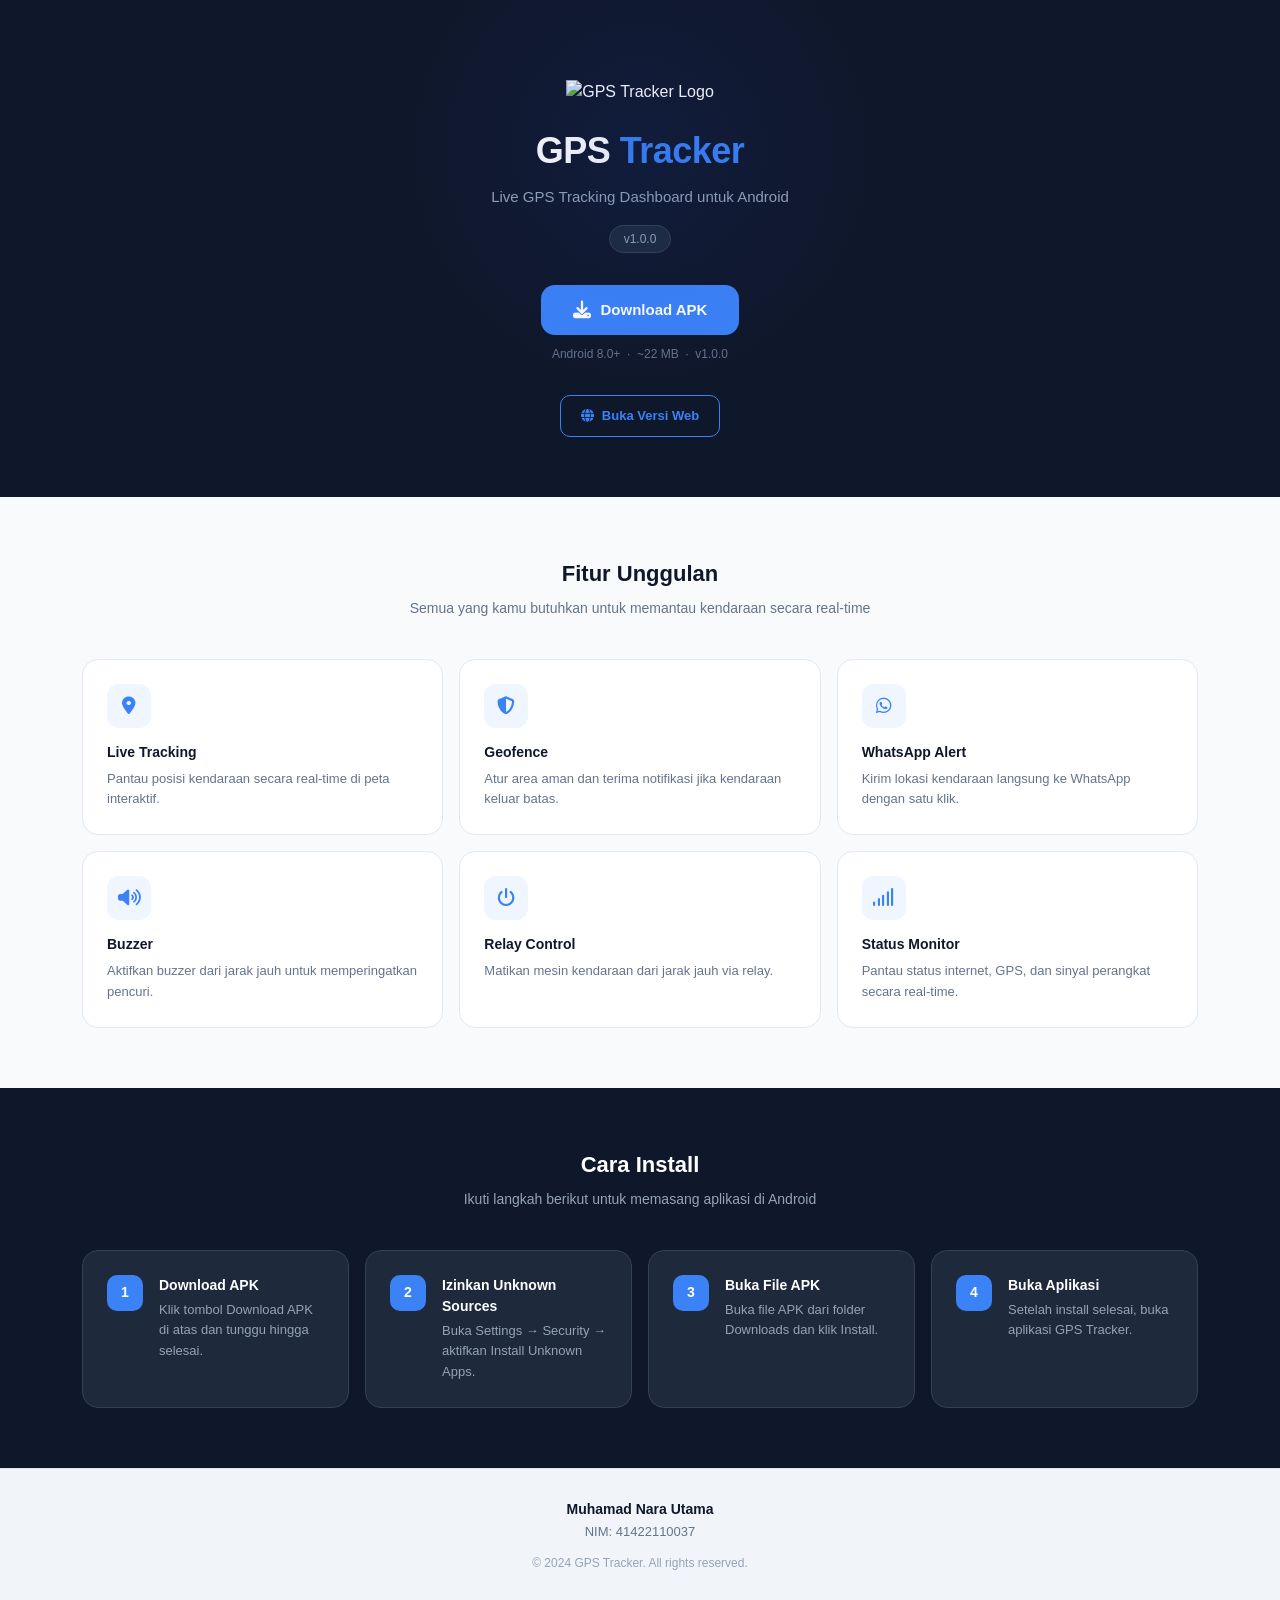
==== download/index.html @ a0fa2505 "Add download page for GPS Tracker application" ====
<!DOCTYPE html>
<html lang="id">
<head>
  <meta charset="UTF-8" />
  <meta name="viewport" content="width=device-width, initial-scale=1.0" />
  <title>GPS Tracker — Download</title>
  <link href="https://cdn.jsdelivr.net/npm/bootstrap@5.3.3/dist/css/bootstrap.min.css" rel="stylesheet" />
  <link rel="stylesheet" href="https://cdnjs.cloudflare.com/ajax/libs/font-awesome/6.5.2/css/all.min.css" />
  <link rel="icon" href="../assets/logo.png" type="image/png" />
  <style>
    * { margin: 0; padding: 0; box-sizing: border-box; }

    body {
      font-family: 'Inter', sans-serif;
      background: #f8fafc;
      color: #0f172a;
    }

    /* HERO */
    .hero {
      background: #0f172a;
      color: white;
      padding: 80px 20px 60px;
      text-align: center;
      position: relative;
      overflow: hidden;
    }

    .hero::before {
      content: '';
      position: absolute;
      width: 500px;
      height: 500px;
      background: radial-gradient(circle, #1e40af22 0%, transparent 70%);
      top: -100px;
      left: 50%;
      transform: translateX(-50%);
      pointer-events: none;
    }

    .hero-logo {
      width: 80px;
      height: 80px;
      object-fit: contain;
      margin-bottom: 20px;
    }

    .hero-title {
      font-size: 36px;
      font-weight: 800;
      letter-spacing: -0.5px;
    }

    .hero-title span {
      color: #3b82f6;
    }

    .hero-sub {
      font-size: 15px;
      color: #94a3b8;
      margin-top: 8px;
    }

    .badge-version {
      display: inline-block;
      margin-top: 16px;
      background: #1e293b;
      border: 1px solid #334155;
      color: #94a3b8;
      font-size: 12px;
      padding: 4px 14px;
      border-radius: 999px;
    }

    .btn-download {
      display: inline-flex;
      align-items: center;
      gap: 10px;
      background: #3b82f6;
      color: white;
      font-size: 15px;
      font-weight: 700;
      padding: 14px 32px;
      border-radius: 14px;
      text-decoration: none;
      margin-top: 32px;
      transition: 0.2s;
      border: none;
    }

    .btn-download:hover {
      background: #2563eb;
      color: white;
      transform: translateY(-2px);
    }

    .btn-download i {
      font-size: 18px;
    }

    .file-info {
      font-size: 12px;
      color: #64748b;
      margin-top: 10px;
    }

    /* FEATURES */
    .section {
      padding: 60px 20px;
    }

    .section-title {
      font-size: 22px;
      font-weight: 800;
      text-align: center;
      margin-bottom: 8px;
    }

    .section-sub {
      font-size: 14px;
      color: #64748b;
      text-align: center;
      margin-bottom: 40px;
    }

    .feature-card {
      background: white;
      border: 1px solid #e2e8f0;
      border-radius: 16px;
      padding: 24px;
      height: 100%;
      transition: 0.2s;
    }

    .feature-card:hover {
      border-color: #3b82f6;
      transform: translateY(-2px);
    }

    .feature-icon {
      width: 44px;
      height: 44px;
      background: #eff6ff;
      border-radius: 12px;
      display: flex;
      align-items: center;
      justify-content: center;
      margin-bottom: 14px;
    }

    .feature-icon i {
      font-size: 18px;
      color: #3b82f6;
    }

    .feature-title {
      font-size: 14px;
      font-weight: 700;
      margin-bottom: 6px;
    }

    .feature-desc {
      font-size: 13px;
      color: #64748b;
      line-height: 1.6;
    }

    /* INSTALL GUIDE */
    .install-section {
      background: #0f172a;
      color: white;
      padding: 60px 20px;
    }

    .install-section .section-title {
      color: white;
    }

    .install-section .section-sub {
      color: #94a3b8;
    }

    .step-card {
      background: #1e293b;
      border: 1px solid #334155;
      border-radius: 16px;
      padding: 24px;
      height: 100%;
      display: flex;
      gap: 16px;
      align-items: flex-start;
    }

    .step-num {
      width: 36px;
      height: 36px;
      min-width: 36px;
      background: #3b82f6;
      border-radius: 10px;
      display: flex;
      align-items: center;
      justify-content: center;
      font-size: 14px;
      font-weight: 800;
      color: white;
    }

    .step-title {
      font-size: 14px;
      font-weight: 700;
      margin-bottom: 4px;
      color: white;
    }

    .step-desc {
      font-size: 13px;
      color: #94a3b8;
      line-height: 1.6;
    }

    /* FOOTER */
    footer {
      background: #f1f5f9;
      border-top: 1px solid #e2e8f0;
      padding: 30px 20px;
      text-align: center;
    }

    .footer-name {
      font-size: 14px;
      font-weight: 700;
      color: #0f172a;
    }

    .footer-nim {
      font-size: 13px;
      color: #64748b;
      margin-top: 2px;
    }

    .footer-copy {
      font-size: 12px;
      color: #94a3b8;
      margin-top: 12px;
    }

    .btn-open-web {
      display: inline-flex;
      align-items: center;
      gap: 8px;
      background: transparent;
      color: #3b82f6;
      font-size: 13px;
      font-weight: 600;
      padding: 10px 20px;
      border-radius: 10px;
      text-decoration: none;
      border: 1px solid #3b82f6;
      margin-top: 16px;
      transition: 0.2s;
    }

    .btn-open-web:hover {
      background: #3b82f6;
      color: white;
    }
  </style>
</head>
<body>

  <!-- HERO -->
  <div class="hero">
    <img src="../assets/logo.png" alt="GPS Tracker Logo" class="hero-logo" />
    <div class="hero-title">GPS <span>Tracker</span></div>
    <div class="hero-sub">Live GPS Tracking Dashboard untuk Android</div>
    <div class="badge-version">v1.0.0</div>
    <br />
    <a href="../assets/gps-tracker.apk" class="btn-download" download>
      <i class="fa-solid fa-download"></i>
      Download APK
    </a>
    <div class="file-info">Android 8.0+ &nbsp;·&nbsp; ~22 MB &nbsp;·&nbsp; v1.0.0</div>
    <div style="margin-top: 16px;">
      <a href="https://gpstrack88.nexalab.my.id" class="btn-open-web" target="_blank">
        <i class="fa-solid fa-globe"></i>
        Buka Versi Web
      </a>
    </div>
  </div>

  <!-- FITUR -->
  <div class="section">
    <div class="container">
      <div class="section-title">Fitur Unggulan</div>
      <div class="section-sub">Semua yang kamu butuhkan untuk memantau kendaraan secara real-time</div>
      <div class="row g-3">
        <div class="col-6 col-md-4">
          <div class="feature-card">
            <div class="feature-icon"><i class="fa-solid fa-location-dot"></i></div>
            <div class="feature-title">Live Tracking</div>
            <div class="feature-desc">Pantau posisi kendaraan secara real-time di peta interaktif.</div>
          </div>
        </div>
        <div class="col-6 col-md-4">
          <div class="feature-card">
            <div class="feature-icon"><i class="fa-solid fa-shield-halved"></i></div>
            <div class="feature-title">Geofence</div>
            <div class="feature-desc">Atur area aman dan terima notifikasi jika kendaraan keluar batas.</div>
          </div>
        </div>
        <div class="col-6 col-md-4">
          <div class="feature-card">
            <div class="feature-icon"><i class="fa-brands fa-whatsapp"></i></div>
            <div class="feature-title">WhatsApp Alert</div>
            <div class="feature-desc">Kirim lokasi kendaraan langsung ke WhatsApp dengan satu klik.</div>
          </div>
        </div>
        <div class="col-6 col-md-4">
          <div class="feature-card">
            <div class="feature-icon"><i class="fa-solid fa-volume-high"></i></div>
            <div class="feature-title">Buzzer</div>
            <div class="feature-desc">Aktifkan buzzer dari jarak jauh untuk memperingatkan pencuri.</div>
          </div>
        </div>
        <div class="col-6 col-md-4">
          <div class="feature-card">
            <div class="feature-icon"><i class="fa-solid fa-power-off"></i></div>
            <div class="feature-title">Relay Control</div>
            <div class="feature-desc">Matikan mesin kendaraan dari jarak jauh via relay.</div>
          </div>
        </div>
        <div class="col-6 col-md-4">
          <div class="feature-card">
            <div class="feature-icon"><i class="fa-solid fa-signal"></i></div>
            <div class="feature-title">Status Monitor</div>
            <div class="feature-desc">Pantau status internet, GPS, dan sinyal perangkat secara real-time.</div>
          </div>
        </div>
      </div>
    </div>
  </div>

  <!-- CARA INSTALL -->
  <div class="install-section">
    <div class="container">
      <div class="section-title">Cara Install</div>
      <div class="section-sub">Ikuti langkah berikut untuk memasang aplikasi di Android</div>
      <div class="row g-3">
        <div class="col-12 col-md-6 col-lg-3">
          <div class="step-card">
            <div class="step-num">1</div>
            <div>
              <div class="step-title">Download APK</div>
              <div class="step-desc">Klik tombol Download APK di atas dan tunggu hingga selesai.</div>
            </div>
          </div>
        </div>
        <div class="col-12 col-md-6 col-lg-3">
          <div class="step-card">
            <div class="step-num">2</div>
            <div>
              <div class="step-title">Izinkan Unknown Sources</div>
              <div class="step-desc">Buka Settings → Security → aktifkan Install Unknown Apps.</div>
            </div>
          </div>
        </div>
        <div class="col-12 col-md-6 col-lg-3">
          <div class="step-card">
            <div class="step-num">3</div>
            <div>
              <div class="step-title">Buka File APK</div>
              <div class="step-desc">Buka file APK dari folder Downloads dan klik Install.</div>
            </div>
          </div>
        </div>
        <div class="col-12 col-md-6 col-lg-3">
          <div class="step-card">
            <div class="step-num">4</div>
            <div>
              <div class="step-title">Buka Aplikasi</div>
              <div class="step-desc">Setelah install selesai, buka aplikasi GPS Tracker.</div>
            </div>
          </div>
        </div>
      </div>
    </div>
  </div>

  <!-- FOOTER -->
  <footer>
    <div class="footer-name">Muhamad Nara Utama</div>
    <div class="footer-nim">NIM: 41422110037</div>
    <div class="footer-copy">© 2024 GPS Tracker. All rights reserved.</div>
  </footer>

</body>
</html>
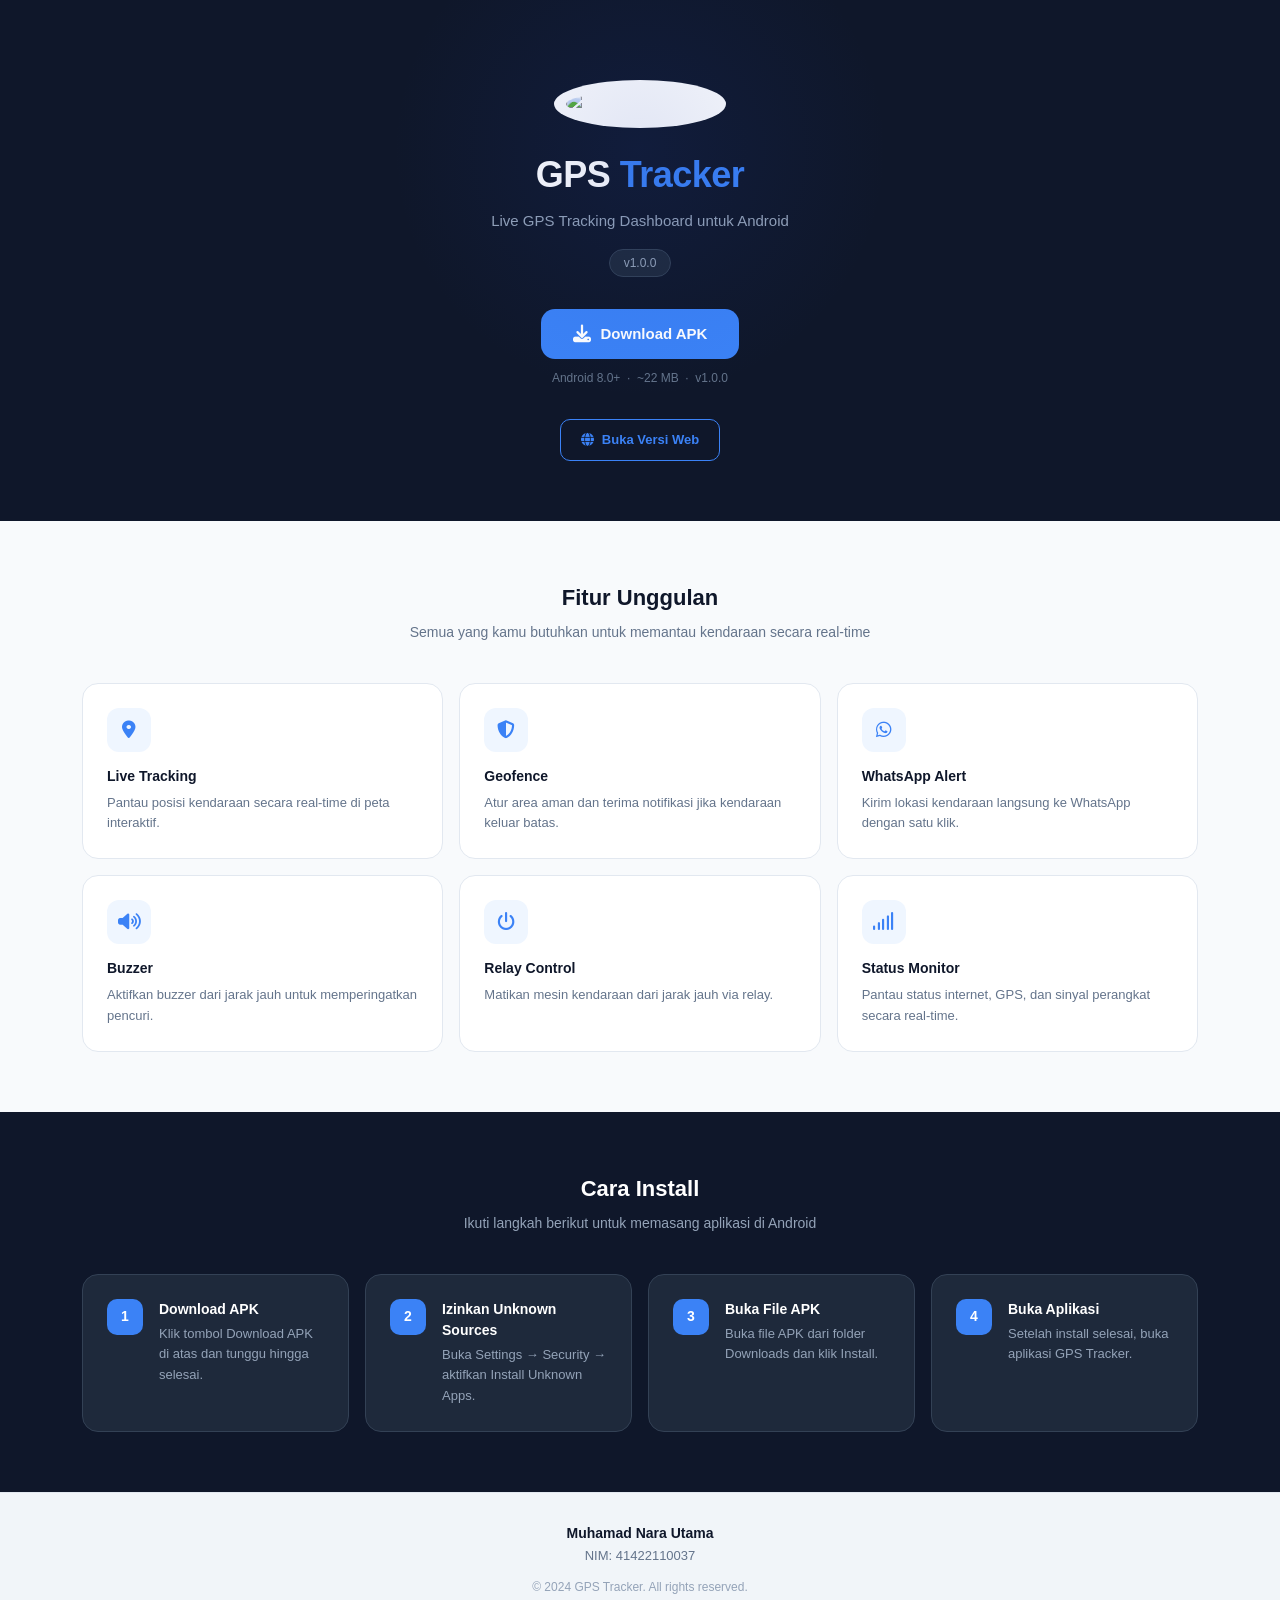
==== commit 79f9af3b: "Refactor HTML structure and styles in index.html" ====
--- a/download/index.html
+++ b/download/index.html
@@ -1,397 +1,409 @@
 <!DOCTYPE html>
 <html lang="id">
+
 <head>
-  <meta charset="UTF-8" />
-  <meta name="viewport" content="width=device-width, initial-scale=1.0" />
-  <title>GPS Tracker — Download</title>
-  <link href="https://cdn.jsdelivr.net/npm/bootstrap@5.3.3/dist/css/bootstrap.min.css" rel="stylesheet" />
-  <link rel="stylesheet" href="https://cdnjs.cloudflare.com/ajax/libs/font-awesome/6.5.2/css/all.min.css" />
-  <link rel="icon" href="../assets/logo.png" type="image/png" />
-  <style>
-    * { margin: 0; padding: 0; box-sizing: border-box; }
-
-    body {
-      font-family: 'Inter', sans-serif;
-      background: #f8fafc;
-      color: #0f172a;
-    }
-
-    /* HERO */
-    .hero {
-      background: #0f172a;
-      color: white;
-      padding: 80px 20px 60px;
-      text-align: center;
-      position: relative;
-      overflow: hidden;
-    }
-
-    .hero::before {
-      content: '';
-      position: absolute;
-      width: 500px;
-      height: 500px;
-      background: radial-gradient(circle, #1e40af22 0%, transparent 70%);
-      top: -100px;
-      left: 50%;
-      transform: translateX(-50%);
-      pointer-events: none;
-    }
-
-    .hero-logo {
-      width: 80px;
-      height: 80px;
-      object-fit: contain;
-      margin-bottom: 20px;
-    }
-
-    .hero-title {
-      font-size: 36px;
-      font-weight: 800;
-      letter-spacing: -0.5px;
-    }
-
-    .hero-title span {
-      color: #3b82f6;
-    }
-
-    .hero-sub {
-      font-size: 15px;
-      color: #94a3b8;
-      margin-top: 8px;
-    }
-
-    .badge-version {
-      display: inline-block;
-      margin-top: 16px;
-      background: #1e293b;
-      border: 1px solid #334155;
-      color: #94a3b8;
-      font-size: 12px;
-      padding: 4px 14px;
-      border-radius: 999px;
-    }
-
-    .btn-download {
-      display: inline-flex;
-      align-items: center;
-      gap: 10px;
-      background: #3b82f6;
-      color: white;
-      font-size: 15px;
-      font-weight: 700;
-      padding: 14px 32px;
-      border-radius: 14px;
-      text-decoration: none;
-      margin-top: 32px;
-      transition: 0.2s;
-      border: none;
-    }
-
-    .btn-download:hover {
-      background: #2563eb;
-      color: white;
-      transform: translateY(-2px);
-    }
-
-    .btn-download i {
-      font-size: 18px;
-    }
-
-    .file-info {
-      font-size: 12px;
-      color: #64748b;
-      margin-top: 10px;
-    }
-
-    /* FEATURES */
-    .section {
-      padding: 60px 20px;
-    }
-
-    .section-title {
-      font-size: 22px;
-      font-weight: 800;
-      text-align: center;
-      margin-bottom: 8px;
-    }
-
-    .section-sub {
-      font-size: 14px;
-      color: #64748b;
-      text-align: center;
-      margin-bottom: 40px;
-    }
-
-    .feature-card {
-      background: white;
-      border: 1px solid #e2e8f0;
-      border-radius: 16px;
-      padding: 24px;
-      height: 100%;
-      transition: 0.2s;
-    }
-
-    .feature-card:hover {
-      border-color: #3b82f6;
-      transform: translateY(-2px);
-    }
-
-    .feature-icon {
-      width: 44px;
-      height: 44px;
-      background: #eff6ff;
-      border-radius: 12px;
-      display: flex;
-      align-items: center;
-      justify-content: center;
-      margin-bottom: 14px;
-    }
-
-    .feature-icon i {
-      font-size: 18px;
-      color: #3b82f6;
-    }
-
-    .feature-title {
-      font-size: 14px;
-      font-weight: 700;
-      margin-bottom: 6px;
-    }
-
-    .feature-desc {
-      font-size: 13px;
-      color: #64748b;
-      line-height: 1.6;
-    }
-
-    /* INSTALL GUIDE */
-    .install-section {
-      background: #0f172a;
-      color: white;
-      padding: 60px 20px;
-    }
-
-    .install-section .section-title {
-      color: white;
-    }
-
-    .install-section .section-sub {
-      color: #94a3b8;
-    }
-
-    .step-card {
-      background: #1e293b;
-      border: 1px solid #334155;
-      border-radius: 16px;
-      padding: 24px;
-      height: 100%;
-      display: flex;
-      gap: 16px;
-      align-items: flex-start;
-    }
-
-    .step-num {
-      width: 36px;
-      height: 36px;
-      min-width: 36px;
-      background: #3b82f6;
-      border-radius: 10px;
-      display: flex;
-      align-items: center;
-      justify-content: center;
-      font-size: 14px;
-      font-weight: 800;
-      color: white;
-    }
-
-    .step-title {
-      font-size: 14px;
-      font-weight: 700;
-      margin-bottom: 4px;
-      color: white;
-    }
-
-    .step-desc {
-      font-size: 13px;
-      color: #94a3b8;
-      line-height: 1.6;
-    }
-
-    /* FOOTER */
-    footer {
-      background: #f1f5f9;
-      border-top: 1px solid #e2e8f0;
-      padding: 30px 20px;
-      text-align: center;
-    }
-
-    .footer-name {
-      font-size: 14px;
-      font-weight: 700;
-      color: #0f172a;
-    }
-
-    .footer-nim {
-      font-size: 13px;
-      color: #64748b;
-      margin-top: 2px;
-    }
-
-    .footer-copy {
-      font-size: 12px;
-      color: #94a3b8;
-      margin-top: 12px;
-    }
-
-    .btn-open-web {
-      display: inline-flex;
-      align-items: center;
-      gap: 8px;
-      background: transparent;
-      color: #3b82f6;
-      font-size: 13px;
-      font-weight: 600;
-      padding: 10px 20px;
-      border-radius: 10px;
-      text-decoration: none;
-      border: 1px solid #3b82f6;
-      margin-top: 16px;
-      transition: 0.2s;
-    }
-
-    .btn-open-web:hover {
-      background: #3b82f6;
-      color: white;
-    }
-  </style>
+    <meta charset="UTF-8" />
+    <meta name="viewport" content="width=device-width, initial-scale=1.0" />
+    <title>GPS Tracker — Download</title>
+    <link href="https://cdn.jsdelivr.net/npm/bootstrap@5.3.3/dist/css/bootstrap.min.css" rel="stylesheet" />
+    <link rel="stylesheet" href="https://cdnjs.cloudflare.com/ajax/libs/font-awesome/6.5.2/css/all.min.css" />
+    <link rel="icon" href="../assets/logo.png" type="image/png" />
+    <style>
+        * {
+            margin: 0;
+            padding: 0;
+            box-sizing: border-box;
+        }
+
+        body {
+            font-family: 'Inter', sans-serif;
+            background: #f8fafc;
+            color: #0f172a;
+        }
+
+        /* HERO */
+        .hero {
+            background: #0f172a;
+            color: white;
+            padding: 80px 20px 60px;
+            text-align: center;
+            position: relative;
+            overflow: hidden;
+        }
+
+        .hero::before {
+            content: '';
+            position: absolute;
+            width: 500px;
+            height: 500px;
+            background: radial-gradient(circle, #1e40af22 0%, transparent 70%);
+            top: -100px;
+            left: 50%;
+            transform: translateX(-50%);
+            pointer-events: none;
+        }
+
+        .hero-logo {
+            width: 80px;
+            height: 80px;
+            object-fit: contain;
+            margin-bottom: 20px;
+            background: white;
+            border-radius: 50%;
+            padding: 12px;
+        }
+
+        .hero-title {
+            font-size: 36px;
+            font-weight: 800;
+            letter-spacing: -0.5px;
+        }
+
+        .hero-title span {
+            color: #3b82f6;
+        }
+
+        .hero-sub {
+            font-size: 15px;
+            color: #94a3b8;
+            margin-top: 8px;
+        }
+
+        .badge-version {
+            display: inline-block;
+            margin-top: 16px;
+            background: #1e293b;
+            border: 1px solid #334155;
+            color: #94a3b8;
+            font-size: 12px;
+            padding: 4px 14px;
+            border-radius: 999px;
+        }
+
+        .btn-download {
+            display: inline-flex;
+            align-items: center;
+            gap: 10px;
+            background: #3b82f6;
+            color: white;
+            font-size: 15px;
+            font-weight: 700;
+            padding: 14px 32px;
+            border-radius: 14px;
+            text-decoration: none;
+            margin-top: 32px;
+            transition: 0.2s;
+            border: none;
+        }
+
+        .btn-download:hover {
+            background: #2563eb;
+            color: white;
+            transform: translateY(-2px);
+        }
+
+        .btn-download i {
+            font-size: 18px;
+        }
+
+        .file-info {
+            font-size: 12px;
+            color: #64748b;
+            margin-top: 10px;
+        }
+
+        /* FEATURES */
+        .section {
+            padding: 60px 20px;
+        }
+
+        .section-title {
+            font-size: 22px;
+            font-weight: 800;
+            text-align: center;
+            margin-bottom: 8px;
+        }
+
+        .section-sub {
+            font-size: 14px;
+            color: #64748b;
+            text-align: center;
+            margin-bottom: 40px;
+        }
+
+        .feature-card {
+            background: white;
+            border: 1px solid #e2e8f0;
+            border-radius: 16px;
+            padding: 24px;
+            height: 100%;
+            transition: 0.2s;
+        }
+
+        .feature-card:hover {
+            border-color: #3b82f6;
+            transform: translateY(-2px);
+        }
+
+        .feature-icon {
+            width: 44px;
+            height: 44px;
+            background: #eff6ff;
+            border-radius: 12px;
+            display: flex;
+            align-items: center;
+            justify-content: center;
+            margin-bottom: 14px;
+        }
+
+        .feature-icon i {
+            font-size: 18px;
+            color: #3b82f6;
+        }
+
+        .feature-title {
+            font-size: 14px;
+            font-weight: 700;
+            margin-bottom: 6px;
+        }
+
+        .feature-desc {
+            font-size: 13px;
+            color: #64748b;
+            line-height: 1.6;
+        }
+
+        /* INSTALL GUIDE */
+        .install-section {
+            background: #0f172a;
+            color: white;
+            padding: 60px 20px;
+        }
+
+        .install-section .section-title {
+            color: white;
+        }
+
+        .install-section .section-sub {
+            color: #94a3b8;
+        }
+
+        .step-card {
+            background: #1e293b;
+            border: 1px solid #334155;
+            border-radius: 16px;
+            padding: 24px;
+            height: 100%;
+            display: flex;
+            gap: 16px;
+            align-items: flex-start;
+        }
+
+        .step-num {
+            width: 36px;
+            height: 36px;
+            min-width: 36px;
+            background: #3b82f6;
+            border-radius: 10px;
+            display: flex;
+            align-items: center;
+            justify-content: center;
+            font-size: 14px;
+            font-weight: 800;
+            color: white;
+        }
+
+        .step-title {
+            font-size: 14px;
+            font-weight: 700;
+            margin-bottom: 4px;
+            color: white;
+        }
+
+        .step-desc {
+            font-size: 13px;
+            color: #94a3b8;
+            line-height: 1.6;
+        }
+
+        /* FOOTER */
+        footer {
+            background: #f1f5f9;
+            border-top: 1px solid #e2e8f0;
+            padding: 30px 20px;
+            text-align: center;
+        }
+
+        .footer-name {
+            font-size: 14px;
+            font-weight: 700;
+            color: #0f172a;
+        }
+
+        .footer-nim {
+            font-size: 13px;
+            color: #64748b;
+            margin-top: 2px;
+        }
+
+        .footer-copy {
+            font-size: 12px;
+            color: #94a3b8;
+            margin-top: 12px;
+        }
+
+        .btn-open-web {
+            display: inline-flex;
+            align-items: center;
+            gap: 8px;
+            background: transparent;
+            color: #3b82f6;
+            font-size: 13px;
+            font-weight: 600;
+            padding: 10px 20px;
+            border-radius: 10px;
+            text-decoration: none;
+            border: 1px solid #3b82f6;
+            margin-top: 16px;
+            transition: 0.2s;
+        }
+
+        .btn-open-web:hover {
+            background: #3b82f6;
+            color: white;
+        }
+    </style>
 </head>
+
 <body>
 
-  <!-- HERO -->
-  <div class="hero">
-    <img src="../assets/logo.png" alt="GPS Tracker Logo" class="hero-logo" />
-    <div class="hero-title">GPS <span>Tracker</span></div>
-    <div class="hero-sub">Live GPS Tracking Dashboard untuk Android</div>
-    <div class="badge-version">v1.0.0</div>
-    <br />
-    <a href="../assets/gps-tracker.apk" class="btn-download" download>
-      <i class="fa-solid fa-download"></i>
-      Download APK
-    </a>
-    <div class="file-info">Android 8.0+ &nbsp;·&nbsp; ~22 MB &nbsp;·&nbsp; v1.0.0</div>
-    <div style="margin-top: 16px;">
-      <a href="https://gpstrack88.nexalab.my.id" class="btn-open-web" target="_blank">
-        <i class="fa-solid fa-globe"></i>
-        Buka Versi Web
-      </a>
+    <!-- HERO -->
+    <div class="hero">
+        <img src="../assets/logo.png" alt="GPS Tracker Logo" class="hero-logo" />
+        <div class="hero-title">GPS <span>Tracker</span></div>
+        <div class="hero-sub">Live GPS Tracking Dashboard untuk Android</div>
+        <div class="badge-version">v1.0.0</div>
+        <br />
+        <a href="../assets/gps-tracker.apk" class="btn-download" download>
+            <i class="fa-solid fa-download"></i>
+            Download APK
+        </a>
+        <div class="file-info">Android 8.0+ &nbsp;·&nbsp; ~22 MB &nbsp;·&nbsp; v1.0.0</div>
+        <div style="margin-top: 16px;">
+            <a href="https://gpstrack88.nexalab.my.id" class="btn-open-web" target="_blank">
+                <i class="fa-solid fa-globe"></i>
+                Buka Versi Web
+            </a>
+        </div>
     </div>
-  </div>
-
-  <!-- FITUR -->
-  <div class="section">
-    <div class="container">
-      <div class="section-title">Fitur Unggulan</div>
-      <div class="section-sub">Semua yang kamu butuhkan untuk memantau kendaraan secara real-time</div>
-      <div class="row g-3">
-        <div class="col-6 col-md-4">
-          <div class="feature-card">
-            <div class="feature-icon"><i class="fa-solid fa-location-dot"></i></div>
-            <div class="feature-title">Live Tracking</div>
-            <div class="feature-desc">Pantau posisi kendaraan secara real-time di peta interaktif.</div>
-          </div>
+
+    <!-- FITUR -->
+    <div class="section">
+        <div class="container">
+            <div class="section-title">Fitur Unggulan</div>
+            <div class="section-sub">Semua yang kamu butuhkan untuk memantau kendaraan secara real-time</div>
+            <div class="row g-3">
+                <div class="col-6 col-md-4">
+                    <div class="feature-card">
+                        <div class="feature-icon"><i class="fa-solid fa-location-dot"></i></div>
+                        <div class="feature-title">Live Tracking</div>
+                        <div class="feature-desc">Pantau posisi kendaraan secara real-time di peta interaktif.</div>
+                    </div>
+                </div>
+                <div class="col-6 col-md-4">
+                    <div class="feature-card">
+                        <div class="feature-icon"><i class="fa-solid fa-shield-halved"></i></div>
+                        <div class="feature-title">Geofence</div>
+                        <div class="feature-desc">Atur area aman dan terima notifikasi jika kendaraan keluar batas.
+                        </div>
+                    </div>
+                </div>
+                <div class="col-6 col-md-4">
+                    <div class="feature-card">
+                        <div class="feature-icon"><i class="fa-brands fa-whatsapp"></i></div>
+                        <div class="feature-title">WhatsApp Alert</div>
+                        <div class="feature-desc">Kirim lokasi kendaraan langsung ke WhatsApp dengan satu klik.</div>
+                    </div>
+                </div>
+                <div class="col-6 col-md-4">
+                    <div class="feature-card">
+                        <div class="feature-icon"><i class="fa-solid fa-volume-high"></i></div>
+                        <div class="feature-title">Buzzer</div>
+                        <div class="feature-desc">Aktifkan buzzer dari jarak jauh untuk memperingatkan pencuri.</div>
+                    </div>
+                </div>
+                <div class="col-6 col-md-4">
+                    <div class="feature-card">
+                        <div class="feature-icon"><i class="fa-solid fa-power-off"></i></div>
+                        <div class="feature-title">Relay Control</div>
+                        <div class="feature-desc">Matikan mesin kendaraan dari jarak jauh via relay.</div>
+                    </div>
+                </div>
+                <div class="col-6 col-md-4">
+                    <div class="feature-card">
+                        <div class="feature-icon"><i class="fa-solid fa-signal"></i></div>
+                        <div class="feature-title">Status Monitor</div>
+                        <div class="feature-desc">Pantau status internet, GPS, dan sinyal perangkat secara real-time.
+                        </div>
+                    </div>
+                </div>
+            </div>
         </div>
-        <div class="col-6 col-md-4">
-          <div class="feature-card">
-            <div class="feature-icon"><i class="fa-solid fa-shield-halved"></i></div>
-            <div class="feature-title">Geofence</div>
-            <div class="feature-desc">Atur area aman dan terima notifikasi jika kendaraan keluar batas.</div>
-          </div>
+    </div>
+
+    <!-- CARA INSTALL -->
+    <div class="install-section">
+        <div class="container">
+            <div class="section-title">Cara Install</div>
+            <div class="section-sub">Ikuti langkah berikut untuk memasang aplikasi di Android</div>
+            <div class="row g-3">
+                <div class="col-12 col-md-6 col-lg-3">
+                    <div class="step-card">
+                        <div class="step-num">1</div>
+                        <div>
+                            <div class="step-title">Download APK</div>
+                            <div class="step-desc">Klik tombol Download APK di atas dan tunggu hingga selesai.</div>
+                        </div>
+                    </div>
+                </div>
+                <div class="col-12 col-md-6 col-lg-3">
+                    <div class="step-card">
+                        <div class="step-num">2</div>
+                        <div>
+                            <div class="step-title">Izinkan Unknown Sources</div>
+                            <div class="step-desc">Buka Settings → Security → aktifkan Install Unknown Apps.</div>
+                        </div>
+                    </div>
+                </div>
+                <div class="col-12 col-md-6 col-lg-3">
+                    <div class="step-card">
+                        <div class="step-num">3</div>
+                        <div>
+                            <div class="step-title">Buka File APK</div>
+                            <div class="step-desc">Buka file APK dari folder Downloads dan klik Install.</div>
+                        </div>
+                    </div>
+                </div>
+                <div class="col-12 col-md-6 col-lg-3">
+                    <div class="step-card">
+                        <div class="step-num">4</div>
+                        <div>
+                            <div class="step-title">Buka Aplikasi</div>
+                            <div class="step-desc">Setelah install selesai, buka aplikasi GPS Tracker.</div>
+                        </div>
+                    </div>
+                </div>
+            </div>
         </div>
-        <div class="col-6 col-md-4">
-          <div class="feature-card">
-            <div class="feature-icon"><i class="fa-brands fa-whatsapp"></i></div>
-            <div class="feature-title">WhatsApp Alert</div>
-            <div class="feature-desc">Kirim lokasi kendaraan langsung ke WhatsApp dengan satu klik.</div>
-          </div>
-        </div>
-        <div class="col-6 col-md-4">
-          <div class="feature-card">
-            <div class="feature-icon"><i class="fa-solid fa-volume-high"></i></div>
-            <div class="feature-title">Buzzer</div>
-            <div class="feature-desc">Aktifkan buzzer dari jarak jauh untuk memperingatkan pencuri.</div>
-          </div>
-        </div>
-        <div class="col-6 col-md-4">
-          <div class="feature-card">
-            <div class="feature-icon"><i class="fa-solid fa-power-off"></i></div>
-            <div class="feature-title">Relay Control</div>
-            <div class="feature-desc">Matikan mesin kendaraan dari jarak jauh via relay.</div>
-          </div>
-        </div>
-        <div class="col-6 col-md-4">
-          <div class="feature-card">
-            <div class="feature-icon"><i class="fa-solid fa-signal"></i></div>
-            <div class="feature-title">Status Monitor</div>
-            <div class="feature-desc">Pantau status internet, GPS, dan sinyal perangkat secara real-time.</div>
-          </div>
-        </div>
-      </div>
     </div>
-  </div>
-
-  <!-- CARA INSTALL -->
-  <div class="install-section">
-    <div class="container">
-      <div class="section-title">Cara Install</div>
-      <div class="section-sub">Ikuti langkah berikut untuk memasang aplikasi di Android</div>
-      <div class="row g-3">
-        <div class="col-12 col-md-6 col-lg-3">
-          <div class="step-card">
-            <div class="step-num">1</div>
-            <div>
-              <div class="step-title">Download APK</div>
-              <div class="step-desc">Klik tombol Download APK di atas dan tunggu hingga selesai.</div>
-            </div>
-          </div>
-        </div>
-        <div class="col-12 col-md-6 col-lg-3">
-          <div class="step-card">
-            <div class="step-num">2</div>
-            <div>
-              <div class="step-title">Izinkan Unknown Sources</div>
-              <div class="step-desc">Buka Settings → Security → aktifkan Install Unknown Apps.</div>
-            </div>
-          </div>
-        </div>
-        <div class="col-12 col-md-6 col-lg-3">
-          <div class="step-card">
-            <div class="step-num">3</div>
-            <div>
-              <div class="step-title">Buka File APK</div>
-              <div class="step-desc">Buka file APK dari folder Downloads dan klik Install.</div>
-            </div>
-          </div>
-        </div>
-        <div class="col-12 col-md-6 col-lg-3">
-          <div class="step-card">
-            <div class="step-num">4</div>
-            <div>
-              <div class="step-title">Buka Aplikasi</div>
-              <div class="step-desc">Setelah install selesai, buka aplikasi GPS Tracker.</div>
-            </div>
-          </div>
-        </div>
-      </div>
-    </div>
-  </div>
-
-  <!-- FOOTER -->
-  <footer>
-    <div class="footer-name">Muhamad Nara Utama</div>
-    <div class="footer-nim">NIM: 41422110037</div>
-    <div class="footer-copy">© 2024 GPS Tracker. All rights reserved.</div>
-  </footer>
+
+    <!-- FOOTER -->
+    <footer>
+        <div class="footer-name">Muhamad Nara Utama</div>
+        <div class="footer-nim">NIM: 41422110037</div>
+        <div class="footer-copy">© 2024 GPS Tracker. All rights reserved.</div>
+    </footer>
 
 </body>
+
 </html>
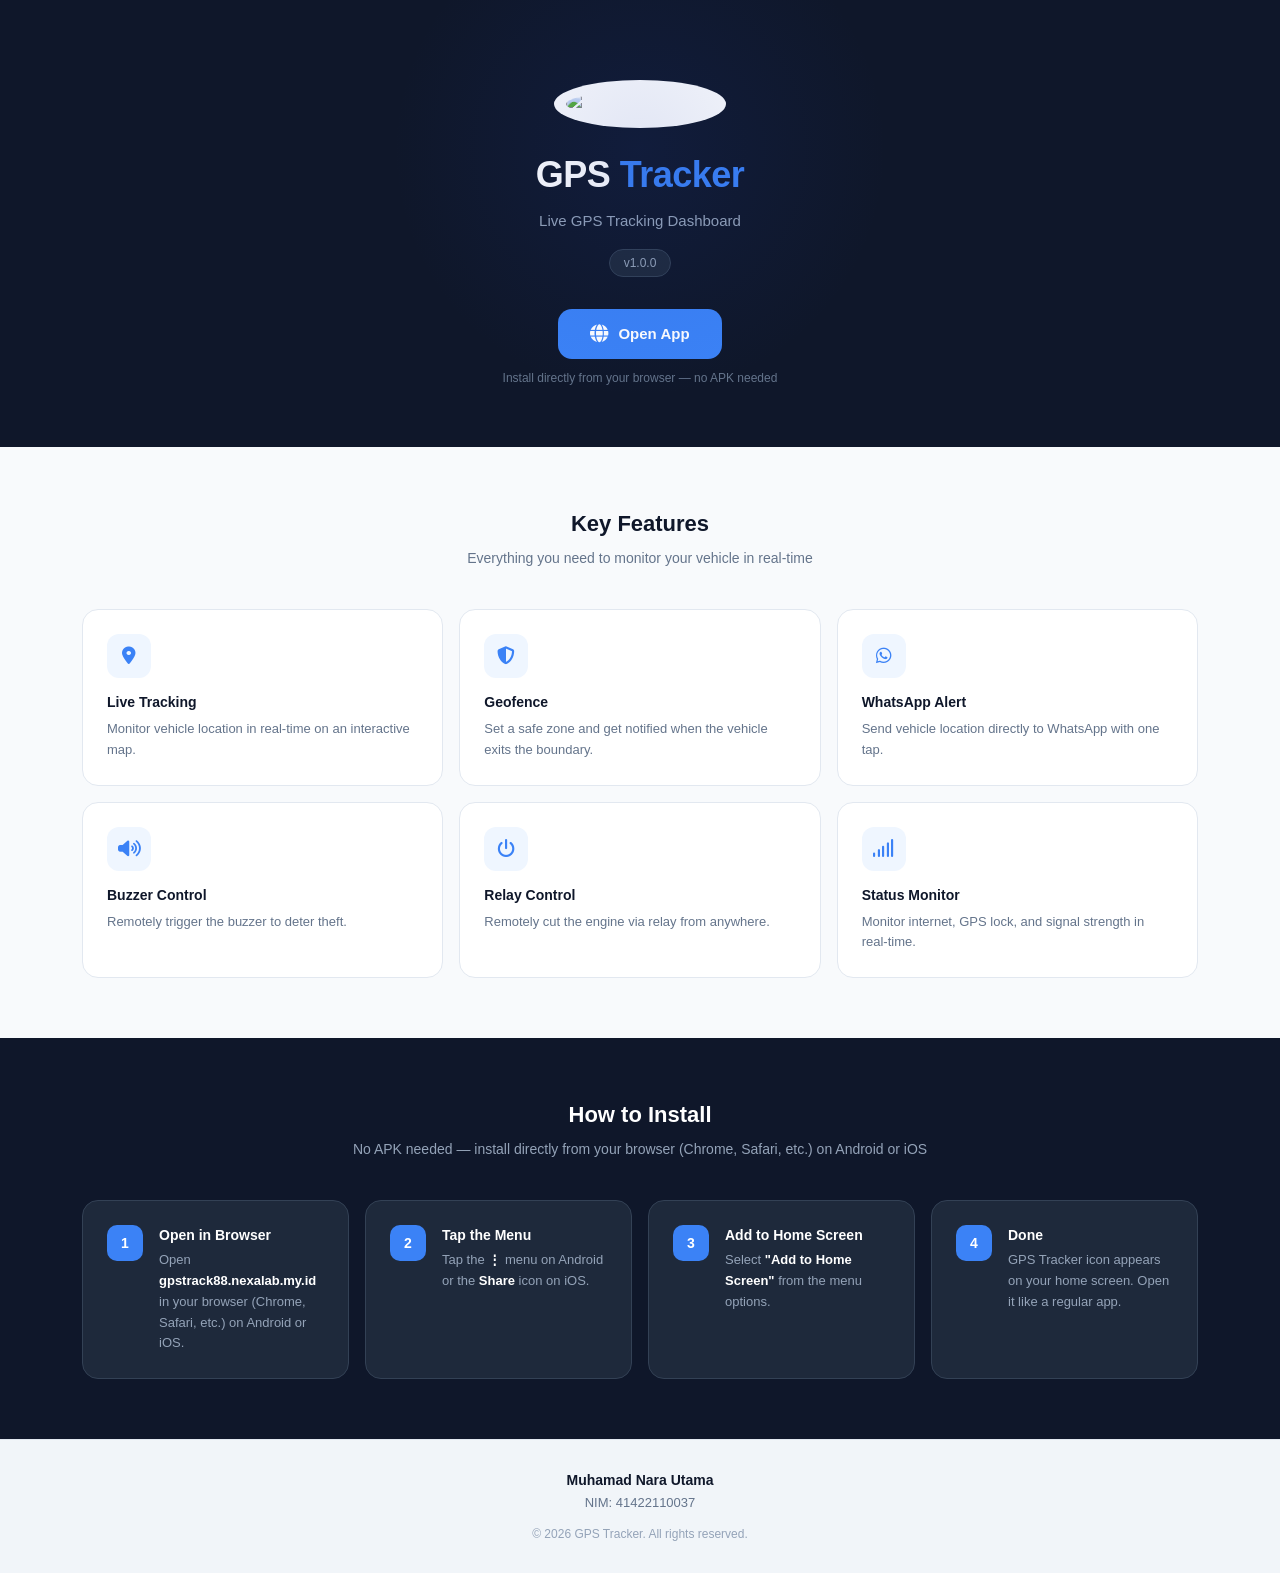
==== commit 058f577f: "Translate content from Indonesian to English Updated various text elements to English for better acc" ====
--- a/download/index.html
+++ b/download/index.html
@@ -1,409 +1,354 @@
 <!DOCTYPE html>
-<html lang="id">
-
+<html lang="en">
 <head>
-    <meta charset="UTF-8" />
-    <meta name="viewport" content="width=device-width, initial-scale=1.0" />
-    <title>GPS Tracker — Download</title>
-    <link href="https://cdn.jsdelivr.net/npm/bootstrap@5.3.3/dist/css/bootstrap.min.css" rel="stylesheet" />
-    <link rel="stylesheet" href="https://cdnjs.cloudflare.com/ajax/libs/font-awesome/6.5.2/css/all.min.css" />
-    <link rel="icon" href="../assets/logo.png" type="image/png" />
-    <style>
-        * {
-            margin: 0;
-            padding: 0;
-            box-sizing: border-box;
-        }
-
-        body {
-            font-family: 'Inter', sans-serif;
-            background: #f8fafc;
-            color: #0f172a;
-        }
-
-        /* HERO */
-        .hero {
-            background: #0f172a;
-            color: white;
-            padding: 80px 20px 60px;
-            text-align: center;
-            position: relative;
-            overflow: hidden;
-        }
-
-        .hero::before {
-            content: '';
-            position: absolute;
-            width: 500px;
-            height: 500px;
-            background: radial-gradient(circle, #1e40af22 0%, transparent 70%);
-            top: -100px;
-            left: 50%;
-            transform: translateX(-50%);
-            pointer-events: none;
-        }
-
-        .hero-logo {
-            width: 80px;
-            height: 80px;
-            object-fit: contain;
-            margin-bottom: 20px;
-            background: white;
-            border-radius: 50%;
-            padding: 12px;
-        }
-
-        .hero-title {
-            font-size: 36px;
-            font-weight: 800;
-            letter-spacing: -0.5px;
-        }
-
-        .hero-title span {
-            color: #3b82f6;
-        }
-
-        .hero-sub {
-            font-size: 15px;
-            color: #94a3b8;
-            margin-top: 8px;
-        }
-
-        .badge-version {
-            display: inline-block;
-            margin-top: 16px;
-            background: #1e293b;
-            border: 1px solid #334155;
-            color: #94a3b8;
-            font-size: 12px;
-            padding: 4px 14px;
-            border-radius: 999px;
-        }
-
-        .btn-download {
-            display: inline-flex;
-            align-items: center;
-            gap: 10px;
-            background: #3b82f6;
-            color: white;
-            font-size: 15px;
-            font-weight: 700;
-            padding: 14px 32px;
-            border-radius: 14px;
-            text-decoration: none;
-            margin-top: 32px;
-            transition: 0.2s;
-            border: none;
-        }
-
-        .btn-download:hover {
-            background: #2563eb;
-            color: white;
-            transform: translateY(-2px);
-        }
-
-        .btn-download i {
-            font-size: 18px;
-        }
-
-        .file-info {
-            font-size: 12px;
-            color: #64748b;
-            margin-top: 10px;
-        }
-
-        /* FEATURES */
-        .section {
-            padding: 60px 20px;
-        }
-
-        .section-title {
-            font-size: 22px;
-            font-weight: 800;
-            text-align: center;
-            margin-bottom: 8px;
-        }
-
-        .section-sub {
-            font-size: 14px;
-            color: #64748b;
-            text-align: center;
-            margin-bottom: 40px;
-        }
-
-        .feature-card {
-            background: white;
-            border: 1px solid #e2e8f0;
-            border-radius: 16px;
-            padding: 24px;
-            height: 100%;
-            transition: 0.2s;
-        }
-
-        .feature-card:hover {
-            border-color: #3b82f6;
-            transform: translateY(-2px);
-        }
-
-        .feature-icon {
-            width: 44px;
-            height: 44px;
-            background: #eff6ff;
-            border-radius: 12px;
-            display: flex;
-            align-items: center;
-            justify-content: center;
-            margin-bottom: 14px;
-        }
-
-        .feature-icon i {
-            font-size: 18px;
-            color: #3b82f6;
-        }
-
-        .feature-title {
-            font-size: 14px;
-            font-weight: 700;
-            margin-bottom: 6px;
-        }
-
-        .feature-desc {
-            font-size: 13px;
-            color: #64748b;
-            line-height: 1.6;
-        }
-
-        /* INSTALL GUIDE */
-        .install-section {
-            background: #0f172a;
-            color: white;
-            padding: 60px 20px;
-        }
-
-        .install-section .section-title {
-            color: white;
-        }
-
-        .install-section .section-sub {
-            color: #94a3b8;
-        }
-
-        .step-card {
-            background: #1e293b;
-            border: 1px solid #334155;
-            border-radius: 16px;
-            padding: 24px;
-            height: 100%;
-            display: flex;
-            gap: 16px;
-            align-items: flex-start;
-        }
-
-        .step-num {
-            width: 36px;
-            height: 36px;
-            min-width: 36px;
-            background: #3b82f6;
-            border-radius: 10px;
-            display: flex;
-            align-items: center;
-            justify-content: center;
-            font-size: 14px;
-            font-weight: 800;
-            color: white;
-        }
-
-        .step-title {
-            font-size: 14px;
-            font-weight: 700;
-            margin-bottom: 4px;
-            color: white;
-        }
-
-        .step-desc {
-            font-size: 13px;
-            color: #94a3b8;
-            line-height: 1.6;
-        }
-
-        /* FOOTER */
-        footer {
-            background: #f1f5f9;
-            border-top: 1px solid #e2e8f0;
-            padding: 30px 20px;
-            text-align: center;
-        }
-
-        .footer-name {
-            font-size: 14px;
-            font-weight: 700;
-            color: #0f172a;
-        }
-
-        .footer-nim {
-            font-size: 13px;
-            color: #64748b;
-            margin-top: 2px;
-        }
-
-        .footer-copy {
-            font-size: 12px;
-            color: #94a3b8;
-            margin-top: 12px;
-        }
-
-        .btn-open-web {
-            display: inline-flex;
-            align-items: center;
-            gap: 8px;
-            background: transparent;
-            color: #3b82f6;
-            font-size: 13px;
-            font-weight: 600;
-            padding: 10px 20px;
-            border-radius: 10px;
-            text-decoration: none;
-            border: 1px solid #3b82f6;
-            margin-top: 16px;
-            transition: 0.2s;
-        }
-
-        .btn-open-web:hover {
-            background: #3b82f6;
-            color: white;
-        }
-    </style>
+  <meta charset="UTF-8" />
+  <meta name="viewport" content="width=device-width, initial-scale=1.0" />
+  <title>GPS Tracker — Install</title>
+  <link href="https://cdn.jsdelivr.net/npm/bootstrap@5.3.3/dist/css/bootstrap.min.css" rel="stylesheet" />
+  <link rel="stylesheet" href="https://cdnjs.cloudflare.com/ajax/libs/font-awesome/6.5.2/css/all.min.css" />
+  <link rel="icon" href="../assets/logo_1.png" type="image/png" />
+  <style>
+    * { margin: 0; padding: 0; box-sizing: border-box; }
+
+    body {
+      font-family: 'Inter', sans-serif;
+      background: #f8fafc;
+      color: #0f172a;
+    }
+
+    .hero {
+      background: #0f172a;
+      color: white;
+      padding: 80px 20px 60px;
+      text-align: center;
+      position: relative;
+      overflow: hidden;
+    }
+
+    .hero::before {
+      content: '';
+      position: absolute;
+      width: 500px;
+      height: 500px;
+      background: radial-gradient(circle, #1e40af22 0%, transparent 70%);
+      top: -100px;
+      left: 50%;
+      transform: translateX(-50%);
+      pointer-events: none;
+    }
+
+    .hero-logo {
+      width: 80px;
+      height: 80px;
+      object-fit: contain;
+      margin-bottom: 20px;
+      background: white;
+      border-radius: 50%;
+      padding: 12px;
+    }
+
+    .hero-title {
+      font-size: 36px;
+      font-weight: 800;
+      letter-spacing: -0.5px;
+    }
+
+    .hero-title span { color: #3b82f6; }
+
+    .hero-sub {
+      font-size: 15px;
+      color: #94a3b8;
+      margin-top: 8px;
+    }
+
+    .badge-version {
+      display: inline-block;
+      margin-top: 16px;
+      background: #1e293b;
+      border: 1px solid #334155;
+      color: #94a3b8;
+      font-size: 12px;
+      padding: 4px 14px;
+      border-radius: 999px;
+    }
+
+    .btn-open {
+      display: inline-flex;
+      align-items: center;
+      gap: 10px;
+      background: #3b82f6;
+      color: white;
+      font-size: 15px;
+      font-weight: 700;
+      padding: 14px 32px;
+      border-radius: 14px;
+      text-decoration: none;
+      margin-top: 32px;
+      transition: 0.2s;
+    }
+
+    .btn-open:hover {
+      background: #2563eb;
+      color: white;
+      transform: translateY(-2px);
+    }
+
+    .btn-open i { font-size: 18px; }
+
+    .hero-note {
+      font-size: 12px;
+      color: #64748b;
+      margin-top: 10px;
+    }
+
+    .section { padding: 60px 20px; }
+
+    .section-title {
+      font-size: 22px;
+      font-weight: 800;
+      text-align: center;
+      margin-bottom: 8px;
+    }
+
+    .section-sub {
+      font-size: 14px;
+      color: #64748b;
+      text-align: center;
+      margin-bottom: 40px;
+    }
+
+    .feature-card {
+      background: white;
+      border: 1px solid #e2e8f0;
+      border-radius: 16px;
+      padding: 24px;
+      height: 100%;
+      transition: 0.2s;
+    }
+
+    .feature-card:hover {
+      border-color: #3b82f6;
+      transform: translateY(-2px);
+    }
+
+    .feature-icon {
+      width: 44px;
+      height: 44px;
+      background: #eff6ff;
+      border-radius: 12px;
+      display: flex;
+      align-items: center;
+      justify-content: center;
+      margin-bottom: 14px;
+    }
+
+    .feature-icon i { font-size: 18px; color: #3b82f6; }
+
+    .feature-title {
+      font-size: 14px;
+      font-weight: 700;
+      margin-bottom: 6px;
+    }
+
+    .feature-desc {
+      font-size: 13px;
+      color: #64748b;
+      line-height: 1.6;
+    }
+
+    .install-section {
+      background: #0f172a;
+      color: white;
+      padding: 60px 20px;
+    }
+
+    .install-section .section-title { color: white; }
+    .install-section .section-sub { color: #94a3b8; }
+
+    .step-card {
+      background: #1e293b;
+      border: 1px solid #334155;
+      border-radius: 16px;
+      padding: 24px;
+      height: 100%;
+      display: flex;
+      gap: 16px;
+      align-items: flex-start;
+    }
+
+    .step-num {
+      width: 36px;
+      height: 36px;
+      min-width: 36px;
+      background: #3b82f6;
+      border-radius: 10px;
+      display: flex;
+      align-items: center;
+      justify-content: center;
+      font-size: 14px;
+      font-weight: 800;
+      color: white;
+    }
+
+    .step-title {
+      font-size: 14px;
+      font-weight: 700;
+      margin-bottom: 4px;
+      color: white;
+    }
+
+    .step-desc {
+      font-size: 13px;
+      color: #94a3b8;
+      line-height: 1.6;
+    }
+
+    footer {
+      background: #f1f5f9;
+      border-top: 1px solid #e2e8f0;
+      padding: 30px 20px;
+      text-align: center;
+    }
+
+    .footer-name {
+      font-size: 14px;
+      font-weight: 700;
+      color: #0f172a;
+    }
+
+    .footer-nim {
+      font-size: 13px;
+      color: #64748b;
+      margin-top: 2px;
+    }
+
+    .footer-copy {
+      font-size: 12px;
+      color: #94a3b8;
+      margin-top: 12px;
+    }
+  </style>
 </head>
-
 <body>
 
-    <!-- HERO -->
-    <div class="hero">
-        <img src="../assets/logo.png" alt="GPS Tracker Logo" class="hero-logo" />
-        <div class="hero-title">GPS <span>Tracker</span></div>
-        <div class="hero-sub">Live GPS Tracking Dashboard untuk Android</div>
-        <div class="badge-version">v1.0.0</div>
-        <br />
-        <a href="../assets/gps-tracker.apk" class="btn-download" download>
-            <i class="fa-solid fa-download"></i>
-            Download APK
-        </a>
-        <div class="file-info">Android 8.0+ &nbsp;·&nbsp; ~22 MB &nbsp;·&nbsp; v1.0.0</div>
-        <div style="margin-top: 16px;">
-            <a href="https://gpstrack88.nexalab.my.id" class="btn-open-web" target="_blank">
-                <i class="fa-solid fa-globe"></i>
-                Buka Versi Web
-            </a>
-        </div>
+  <!-- HERO -->
+  <div class="hero">
+    <img src="../assets/logo_1.png" alt="GPS Tracker Logo" class="hero-logo" />
+    <div class="hero-title">GPS <span>Tracker</span></div>
+    <div class="hero-sub">Live GPS Tracking Dashboard</div>
+    <div class="badge-version">v1.0.0</div>
+    <br />
+    <a href="https://gpstrack88.nexalab.my.id" class="btn-open" target="_blank">
+      <i class="fa-solid fa-globe"></i>
+      Open App
+    </a>
+    <div class="hero-note">Install directly from your browser — no APK needed</div>
+  </div>
+
+  <!-- FEATURES -->
+  <div class="section">
+    <div class="container">
+      <div class="section-title">Key Features</div>
+      <div class="section-sub">Everything you need to monitor your vehicle in real-time</div>
+      <div class="row g-3">
+        <div class="col-6 col-md-4">
+          <div class="feature-card">
+            <div class="feature-icon"><i class="fa-solid fa-location-dot"></i></div>
+            <div class="feature-title">Live Tracking</div>
+            <div class="feature-desc">Monitor vehicle location in real-time on an interactive map.</div>
+          </div>
+        </div>
+        <div class="col-6 col-md-4">
+          <div class="feature-card">
+            <div class="feature-icon"><i class="fa-solid fa-shield-halved"></i></div>
+            <div class="feature-title">Geofence</div>
+            <div class="feature-desc">Set a safe zone and get notified when the vehicle exits the boundary.</div>
+          </div>
+        </div>
+        <div class="col-6 col-md-4">
+          <div class="feature-card">
+            <div class="feature-icon"><i class="fa-brands fa-whatsapp"></i></div>
+            <div class="feature-title">WhatsApp Alert</div>
+            <div class="feature-desc">Send vehicle location directly to WhatsApp with one tap.</div>
+          </div>
+        </div>
+        <div class="col-6 col-md-4">
+          <div class="feature-card">
+            <div class="feature-icon"><i class="fa-solid fa-volume-high"></i></div>
+            <div class="feature-title">Buzzer Control</div>
+            <div class="feature-desc">Remotely trigger the buzzer to deter theft.</div>
+          </div>
+        </div>
+        <div class="col-6 col-md-4">
+          <div class="feature-card">
+            <div class="feature-icon"><i class="fa-solid fa-power-off"></i></div>
+            <div class="feature-title">Relay Control</div>
+            <div class="feature-desc">Remotely cut the engine via relay from anywhere.</div>
+          </div>
+        </div>
+        <div class="col-6 col-md-4">
+          <div class="feature-card">
+            <div class="feature-icon"><i class="fa-solid fa-signal"></i></div>
+            <div class="feature-title">Status Monitor</div>
+            <div class="feature-desc">Monitor internet, GPS lock, and signal strength in real-time.</div>
+          </div>
+        </div>
+      </div>
     </div>
-
-    <!-- FITUR -->
-    <div class="section">
-        <div class="container">
-            <div class="section-title">Fitur Unggulan</div>
-            <div class="section-sub">Semua yang kamu butuhkan untuk memantau kendaraan secara real-time</div>
-            <div class="row g-3">
-                <div class="col-6 col-md-4">
-                    <div class="feature-card">
-                        <div class="feature-icon"><i class="fa-solid fa-location-dot"></i></div>
-                        <div class="feature-title">Live Tracking</div>
-                        <div class="feature-desc">Pantau posisi kendaraan secara real-time di peta interaktif.</div>
-                    </div>
-                </div>
-                <div class="col-6 col-md-4">
-                    <div class="feature-card">
-                        <div class="feature-icon"><i class="fa-solid fa-shield-halved"></i></div>
-                        <div class="feature-title">Geofence</div>
-                        <div class="feature-desc">Atur area aman dan terima notifikasi jika kendaraan keluar batas.
-                        </div>
-                    </div>
-                </div>
-                <div class="col-6 col-md-4">
-                    <div class="feature-card">
-                        <div class="feature-icon"><i class="fa-brands fa-whatsapp"></i></div>
-                        <div class="feature-title">WhatsApp Alert</div>
-                        <div class="feature-desc">Kirim lokasi kendaraan langsung ke WhatsApp dengan satu klik.</div>
-                    </div>
-                </div>
-                <div class="col-6 col-md-4">
-                    <div class="feature-card">
-                        <div class="feature-icon"><i class="fa-solid fa-volume-high"></i></div>
-                        <div class="feature-title">Buzzer</div>
-                        <div class="feature-desc">Aktifkan buzzer dari jarak jauh untuk memperingatkan pencuri.</div>
-                    </div>
-                </div>
-                <div class="col-6 col-md-4">
-                    <div class="feature-card">
-                        <div class="feature-icon"><i class="fa-solid fa-power-off"></i></div>
-                        <div class="feature-title">Relay Control</div>
-                        <div class="feature-desc">Matikan mesin kendaraan dari jarak jauh via relay.</div>
-                    </div>
-                </div>
-                <div class="col-6 col-md-4">
-                    <div class="feature-card">
-                        <div class="feature-icon"><i class="fa-solid fa-signal"></i></div>
-                        <div class="feature-title">Status Monitor</div>
-                        <div class="feature-desc">Pantau status internet, GPS, dan sinyal perangkat secara real-time.
-                        </div>
-                    </div>
-                </div>
+  </div>
+
+  <!-- INSTALL GUIDE -->
+  <div class="install-section">
+    <div class="container">
+      <div class="section-title">How to Install</div>
+      <div class="section-sub">No APK needed — install directly from your browser (Chrome, Safari, etc.) on Android or iOS</div>
+      <div class="row g-3">
+        <div class="col-12 col-md-6 col-lg-3">
+          <div class="step-card">
+            <div class="step-num">1</div>
+            <div>
+              <div class="step-title">Open in Browser</div>
+              <div class="step-desc">Open <strong style="color:white">gpstrack88.nexalab.my.id</strong> in your browser (Chrome, Safari, etc.) on Android or iOS.</div>
             </div>
-        </div>
+          </div>
+        </div>
+        <div class="col-12 col-md-6 col-lg-3">
+          <div class="step-card">
+            <div class="step-num">2</div>
+            <div>
+              <div class="step-title">Tap the Menu</div>
+              <div class="step-desc">Tap the <strong style="color:white">⋮</strong> menu on Android or the <strong style="color:white">Share</strong> icon on iOS.</div>
+            </div>
+          </div>
+        </div>
+        <div class="col-12 col-md-6 col-lg-3">
+          <div class="step-card">
+            <div class="step-num">3</div>
+            <div>
+              <div class="step-title">Add to Home Screen</div>
+              <div class="step-desc">Select <strong style="color:white">"Add to Home Screen"</strong> from the menu options.</div>
+            </div>
+          </div>
+        </div>
+        <div class="col-12 col-md-6 col-lg-3">
+          <div class="step-card">
+            <div class="step-num">4</div>
+            <div>
+              <div class="step-title">Done</div>
+              <div class="step-desc">GPS Tracker icon appears on your home screen. Open it like a regular app.</div>
+            </div>
+          </div>
+        </div>
+      </div>
     </div>
-
-    <!-- CARA INSTALL -->
-    <div class="install-section">
-        <div class="container">
-            <div class="section-title">Cara Install</div>
-            <div class="section-sub">Ikuti langkah berikut untuk memasang aplikasi di Android</div>
-            <div class="row g-3">
-                <div class="col-12 col-md-6 col-lg-3">
-                    <div class="step-card">
-                        <div class="step-num">1</div>
-                        <div>
-                            <div class="step-title">Download APK</div>
-                            <div class="step-desc">Klik tombol Download APK di atas dan tunggu hingga selesai.</div>
-                        </div>
-                    </div>
-                </div>
-                <div class="col-12 col-md-6 col-lg-3">
-                    <div class="step-card">
-                        <div class="step-num">2</div>
-                        <div>
-                            <div class="step-title">Izinkan Unknown Sources</div>
-                            <div class="step-desc">Buka Settings → Security → aktifkan Install Unknown Apps.</div>
-                        </div>
-                    </div>
-                </div>
-                <div class="col-12 col-md-6 col-lg-3">
-                    <div class="step-card">
-                        <div class="step-num">3</div>
-                        <div>
-                            <div class="step-title">Buka File APK</div>
-                            <div class="step-desc">Buka file APK dari folder Downloads dan klik Install.</div>
-                        </div>
-                    </div>
-                </div>
-                <div class="col-12 col-md-6 col-lg-3">
-                    <div class="step-card">
-                        <div class="step-num">4</div>
-                        <div>
-                            <div class="step-title">Buka Aplikasi</div>
-                            <div class="step-desc">Setelah install selesai, buka aplikasi GPS Tracker.</div>
-                        </div>
-                    </div>
-                </div>
-            </div>
-        </div>
-    </div>
-
-    <!-- FOOTER -->
-    <footer>
-        <div class="footer-name">Muhamad Nara Utama</div>
-        <div class="footer-nim">NIM: 41422110037</div>
-        <div class="footer-copy">© 2024 GPS Tracker. All rights reserved.</div>
-    </footer>
+  </div>
+
+  <!-- FOOTER -->
+  <footer>
+    <div class="footer-name">Muhamad Nara Utama</div>
+    <div class="footer-nim">NIM: 41422110037</div>
+    <div class="footer-copy">© 2026 GPS Tracker. All rights reserved.</div>
+  </footer>
 
 </body>
-
 </html>
